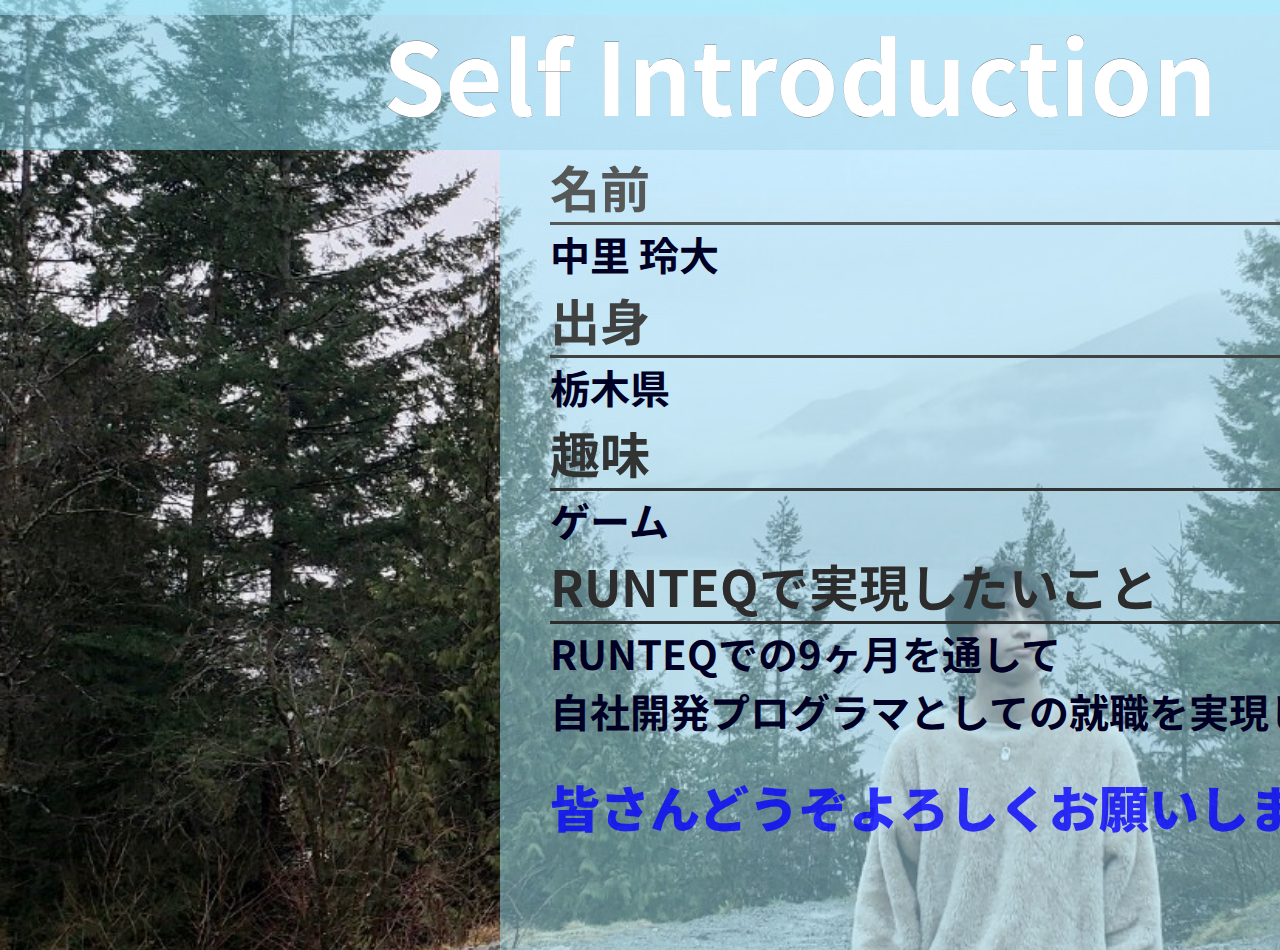
==== html/reo_introduction.html @ 79b75e97 "html,css,imgの追加" ====
<!DOCTYPE html>
<html lang="en">
<head>
    <meta charset="UTF-8">
    <meta name="viewport" content="width=device-width, initial-scale=1.0">
    <title>Document</title>
    <link rel="stylesheet" href="../stylesheet/reo_style.css">
</head>
<body>
    <div class = "head-contena">
        <div class = "introduce">
            <p class ="introduce_p">Self Introduction</p>
        </div>
    </div>



    <div class="introduce_body">
        <div>
            <div class="name_containa">
                <h1 class="name">名前</h1>
                <h2>中里 玲大</h2>
            </div>
            <div class="from_containa">
                <h1 class="from">出身</h1>
                <h2>栃木県</h2>
            </div> 
            <div class="hobby_containa">
                <h1 class="hobby">趣味</h1>
                <h2>ゲーム</h2>
            </div>
            <div class="doit_containa">
                <h1 class="doit">RUNTEQで実現したいこと</h1>
                <h2>RUNTEQでの9ヶ月を通して<br>自社開発プログラマとしての就職を実現したい!</h2>
            </div> 
            <div class="end_containa">
                <h1 class="end">皆さんどうぞよろしくお願いします！！</h1>
                
            </div> 
                      
    </div>
</body>
</html>
---- stylesheet/reo_style.css ----
@import url('https://fonts.googleapis.com/css?family=Noto+Sans+JP');

*{
  padding:0;
  margin: 0;  
}

body{
    width: 1980px;
    height: 930px;
    background-image: url("../img/IMG_1686.jpg");
    background-color: rgba(137, 219, 240, 0.2);
    background-size: 1980px;
    background-repeat: no-repeat;
}
@media (max-width: 1200px){
    body{
        width: 1200px;
        height: 930px;
        background-image: url("../img/IMG_1686.jpg");
        background-color: rgba(137, 219, 240, 0.2);
        background-size: 1900px;
        background-repeat: no-repeat;
    }
}


.introduce_body{
    display: inline-block; 
    height: 800px; 
    width: 900px;
    padding-left: 50px;
    margin-left: 500px;   
    background-color: rgba(170, 238, 255, 0.5);
}
@media (max-width: 1200px){
    .introduce_body{
        display: inline-block; 
        height: 800px; 
        width: 900px;
        padding-left: 50px;
        margin-left: 100px;   
        background-color: rgba(170, 238, 255, 0.5);
    }
}

.introduce{
    text-align: center;
    width: 100%;
    height: 10%;
    background-color: rgba(170, 238, 255, 0.5);
}
@media (max-width: 1200px){
    .introduce{
        text-align: left;
        width: 100%;
        height: 10%;
        background-color: rgba(170, 238, 255, 0.5);
    }
}

.introduce_p{
    font-size: 100px;
    font-family: 'Noto Sans JP', sans-serif;font-weight:700;
    color: rgb(255, 255, 255);
    -webkit-text-stroke-width: 0.1px;
    -webkit-text-stroke-color: black;
}
.head-contena{
    width: 1980px;
    height: 150px;
    background-color: rgba(137, 219, 240, 0.5);
}
@media (max-width: 1200px){
    .head-contena{
        width: 1000px;
        height: 150px;
        background-color: rgba(137, 219, 240, 0.5);
    }
}
@media (max-width: 1600px){
    .head-contena{
        width: 1600px;
        height: 150px;
        background-color: rgba(137, 219, 240, 0.5);
    }
}

.name{
    font-size: 50px;
    font-family: 'Noto Sans JP', sans-serif;font-weight:700;
    color: rgb(86, 88, 88);
    border-color: black;
    border-bottom:  3px solid;
}
.from{
    font-size: 50px;
    font-family: 'Noto Sans JP', sans-serif;font-weight:700;
    color: rgb(64, 65, 65);
    border-color: black;
    border-bottom:  3px solid;
}
.hobby{
    font-size: 50px;
    font-family: 'Noto Sans JP', sans-serif;font-weight:700;
    color: rgb(50, 51, 51);
    border-color: black;
    border-bottom:  3px solid;
}
.doit{
    font-size: 50px;
    font-family: 'Noto Sans JP', sans-serif;font-weight:700;
    color: rgb(44, 44, 44);
    border-color: black;
    border-bottom:  3px solid;
}
.end{
    font-size: 50px;
    font-family: 'Noto Sans JP', sans-serif;font-weight:900;
    color: rgba(6, 2, 255, 0.795);
}

h2{
    font-size: 40px;
    font-family: 'Noto Sans JP', sans-serif;font-weight:700;
    color: rgb(0, 0, 37);
}

.name_containa{
    font-family: 'Noto Sans JP', sans-serif;font-weight:700;
}
.from_containa{
    font-family: 'Noto Sans JP', sans-serif;font-weight:700;
}
.hobby_containa{
    font-family: 'Noto Sans JP', sans-serif;font-weight:700;
}
.doit_containa{
    font-family: 'Noto Sans JP', sans-serif;font-weight:700;
}
.end_containa{
    font-family: 'Noto Sans JP', sans-serif;font-weight:700;
    margin-top:30px ;
    
}
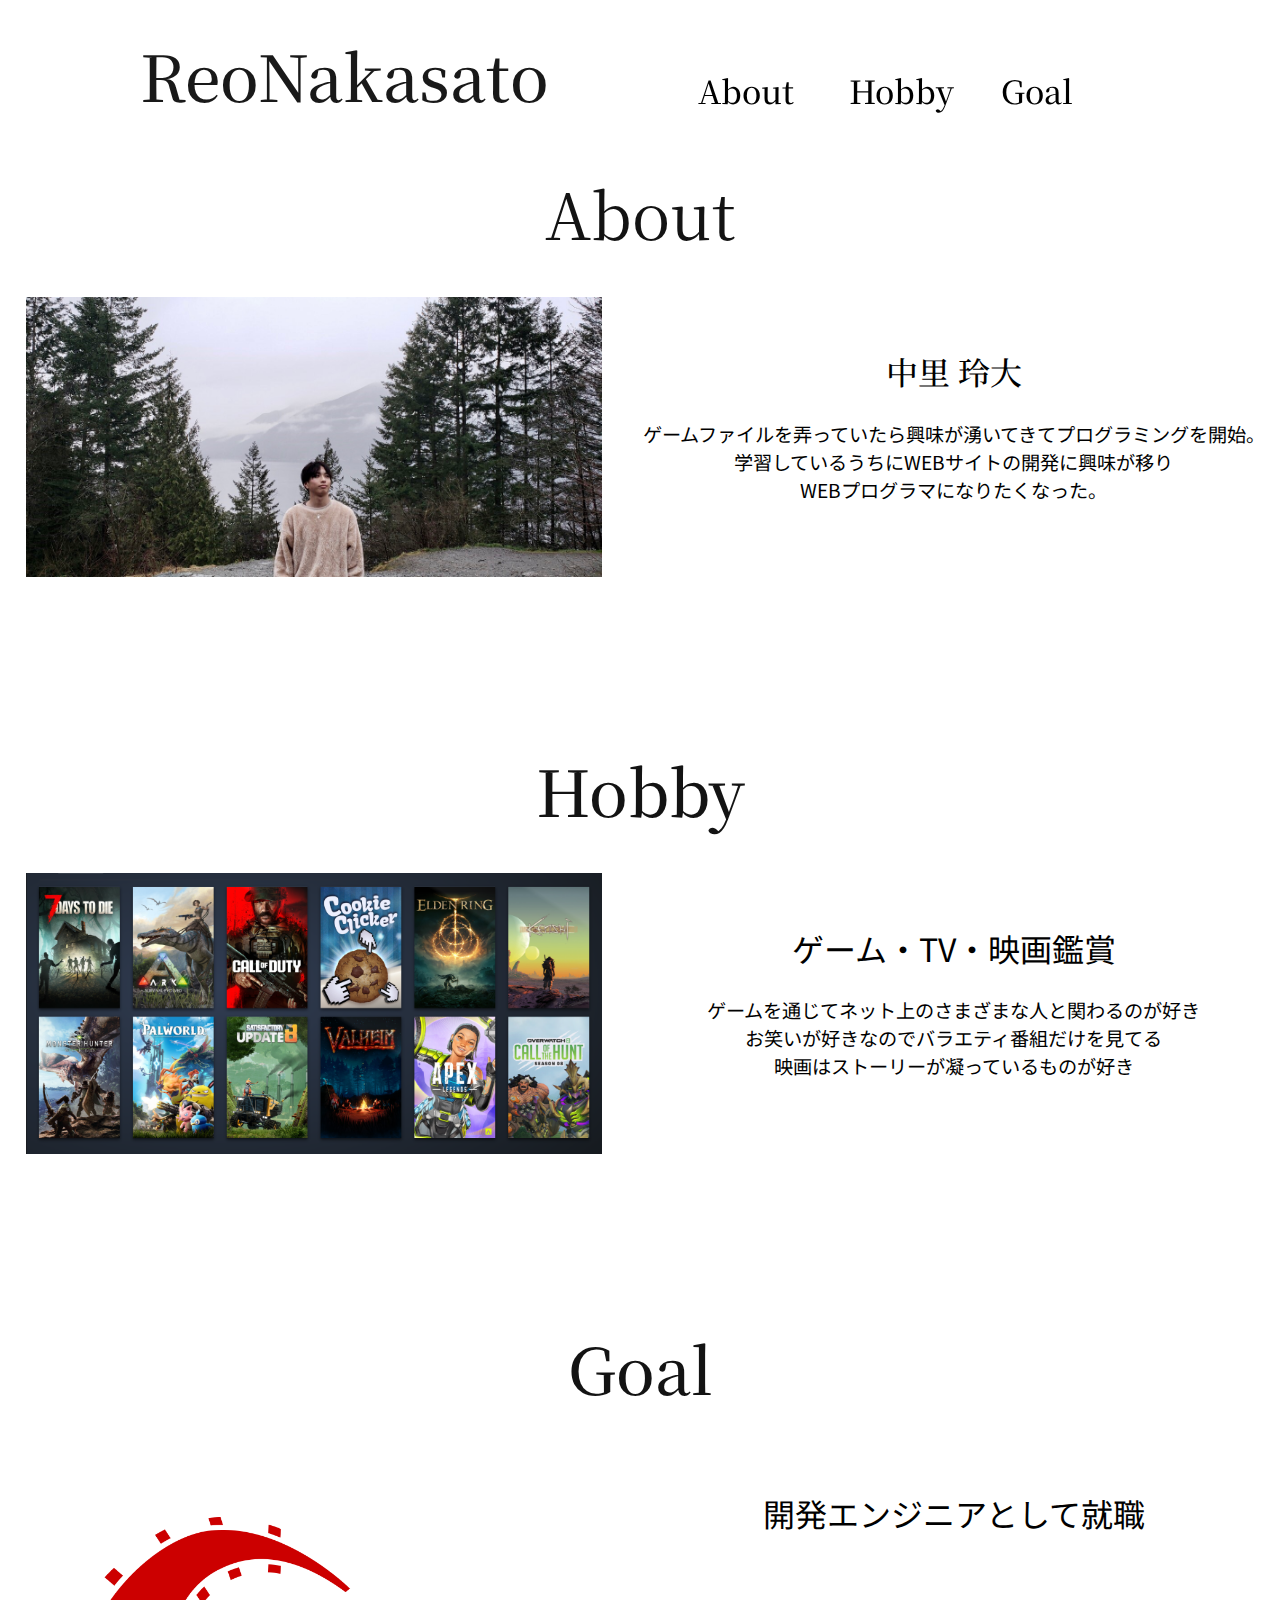
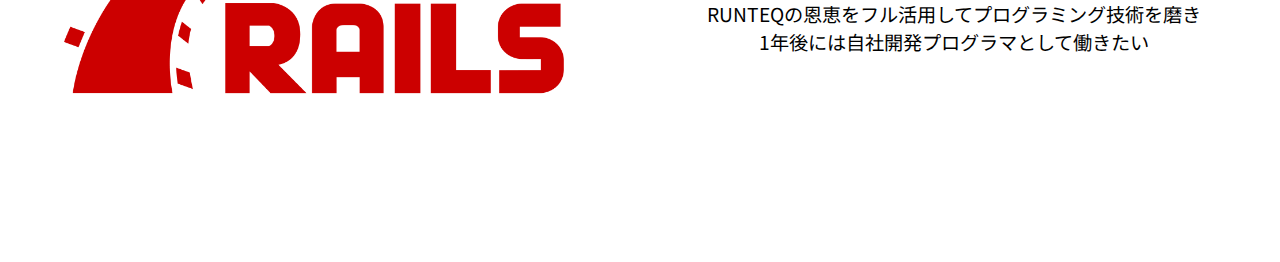
==== commit 9143037e: "reointroductionの編集" ====
--- a/html/reo_introduction.html
+++ b/html/reo_introduction.html
@@ -3,41 +3,82 @@
 <head>
     <meta charset="UTF-8">
     <meta name="viewport" content="width=device-width, initial-scale=1.0">
-    <title>Document</title>
+    <title>Introduction</title>
+    
+       
     <link rel="stylesheet" href="../stylesheet/reo_style.css">
+   
 </head>
 <body>
-    <div class = "head-contena">
-        <div class = "introduce">
-            <p class ="introduce_p">Self Introduction</p>
+    <div class = "header_all_container">
+        <div class = "header_name_container">
+            <div class ="header_name">ReoNakasato</div>
+        </div>
+        <div class = "header_about_container" >
+            <div id="scrollLink1"class ="header_about">About</div>
+        </div>
+        <div class = "header_hobby_container">
+            <div id="scrollLink2" class="header_hobby">Hobby</div>
+        </div>
+        <div class = "header_goal_container">
+            <div id="scrollLink3" class="header_goal">Goal</div>
+        </div>
+    </div>
+
+    <div class = "about_all_container">
+        <div id="big_about_btn" class = "big_about">About</div>
+        <img class ="about_img" src="../img/IMG_1686.jpg" alt="自己紹介写真">
+        <div class = "about_name" >中里 玲大</div>
+        <div class ="about_text">ゲームファイルを弄っていたら興味が湧いてきてプログラミングを開始。<br>学習しているうちにWEBサイトの開発に興味が移り<br>WEBプログラマになりたくなった。</div>
+    </div>
+
+    <div class = "hobby_all_container">
+        <div id="big_hobby_btn" class ="big_hobby" >Hobby</div>
+        <img class ="hobby_img" src="../img/hobby-img.png" alt="ゲーム写真">
+        <div class = "hobby_name">ゲーム・TV・映画鑑賞</div>
+        <div class ="hobby_text">
+            ゲームを通じてネット上のさまざまな人と関わるのが好き
+            <br>お笑いが好きなのでバラエティ番組だけを見てる
+            <br>映画はストーリーが凝っているものが好き
+        </div>
+    </div>
+
+    <div class = "goal_all_container">
+        <div id="big_goal_btn" class = "big_goal">Goal</div>
+        <img class ="goal_img" src="../img/rails.png" alt="rails写真">
+        <div class = "goal_name">開発エンジニアとして就職</div>
+        <div class ="goal_text">
+            RUNTEQの恩恵をフル活用してプログラミング技術を磨き
+            <br>1年後には自社開発プログラマとして働きたい
         </div>
     </div>
 
 
+    <script>
+        const scrollLink1 = document.getElementById('scrollLink1');
+        const targetElement1 = document.getElementById('big_about_btn');
+        scrollLink1.addEventListener('click', (event) => {
+            event.preventDefault();
+            targetElement1.scrollIntoView({ behavior: 'smooth' });
+        });
 
-    <div class="introduce_body">
-        <div>
-            <div class="name_containa">
-                <h1 class="name">名前</h1>
-                <h2>中里 玲大</h2>
-            </div>
-            <div class="from_containa">
-                <h1 class="from">出身</h1>
-                <h2>栃木県</h2>
-            </div> 
-            <div class="hobby_containa">
-                <h1 class="hobby">趣味</h1>
-                <h2>ゲーム</h2>
-            </div>
-            <div class="doit_containa">
-                <h1 class="doit">RUNTEQで実現したいこと</h1>
-                <h2>RUNTEQでの9ヶ月を通して<br>自社開発プログラマとしての就職を実現したい!</h2>
-            </div> 
-            <div class="end_containa">
-                <h1 class="end">皆さんどうぞよろしくお願いします！！</h1>
-                
-            </div> 
+        const scrollLink = document.getElementById('scrollLink2');
+        const targetElement = document.getElementById('big_hobby_btn');
+        scrollLink.addEventListener('click', (event) => {
+            event.preventDefault();
+            targetElement.scrollIntoView({ behavior: 'smooth' });
+        });
+        
+        const scrollLink3 = document.getElementById('scrollLink3');
+        const targetElement3 = document.getElementById('big_goal_btn');
+        scrollLink3.addEventListener('click', (event) => {
+            event.preventDefault();
+            targetElement3.scrollIntoView({ behavior: 'smooth' });
+        });
+        
+    </script>
+    
                       
-    </div>
-</body>
-</html>+
+    
+</body>--- a/stylesheet/reo_style.css
+++ b/stylesheet/reo_style.css
@@ -1,145 +1,210 @@
 @import url('https://fonts.googleapis.com/css?family=Noto+Sans+JP');
+@import url('https://fonts.googleapis.com/css?family=Noto+Serif+JP');
 
 *{
   padding:0;
   margin: 0;  
+  cursor: default;
 }
 
 body{
-    width: 1980px;
-    height: 930px;
-    background-image: url("../img/IMG_1686.jpg");
-    background-color: rgba(137, 219, 240, 0.2);
-    background-size: 1980px;
-    background-repeat: no-repeat;
-}
-@media (max-width: 1200px){
-    body{
-        width: 1200px;
-        height: 930px;
-        background-image: url("../img/IMG_1686.jpg");
-        background-color: rgba(137, 219, 240, 0.2);
-        background-size: 1900px;
-        background-repeat: no-repeat;
-    }
-}
-
-
-.introduce_body{
-    display: inline-block; 
-    height: 800px; 
-    width: 900px;
-    padding-left: 50px;
-    margin-left: 500px;   
-    background-color: rgba(170, 238, 255, 0.5);
-}
-@media (max-width: 1200px){
-    .introduce_body{
-        display: inline-block; 
-        height: 800px; 
-        width: 900px;
-        padding-left: 50px;
-        margin-left: 100px;   
-        background-color: rgba(170, 238, 255, 0.5);
-    }
-}
-
-.introduce{
-    text-align: center;
-    width: 100%;
-    height: 10%;
-    background-color: rgba(170, 238, 255, 0.5);
-}
-@media (max-width: 1200px){
-    .introduce{
-        text-align: left;
-        width: 100%;
-        height: 10%;
-        background-color: rgba(170, 238, 255, 0.5);
-    }
-}
-
-.introduce_p{
-    font-size: 100px;
-    font-family: 'Noto Sans JP', sans-serif;font-weight:700;
-    color: rgb(255, 255, 255);
-    -webkit-text-stroke-width: 0.1px;
-    -webkit-text-stroke-color: black;
-}
-.head-contena{
-    width: 1980px;
-    height: 150px;
-    background-color: rgba(137, 219, 240, 0.5);
-}
-@media (max-width: 1200px){
-    .head-contena{
-        width: 1000px;
-        height: 150px;
-        background-color: rgba(137, 219, 240, 0.5);
-    }
-}
-@media (max-width: 1600px){
-    .head-contena{
-        width: 1600px;
-        height: 150px;
-        background-color: rgba(137, 219, 240, 0.5);
-    }
-}
-
-.name{
-    font-size: 50px;
-    font-family: 'Noto Sans JP', sans-serif;font-weight:700;
-    color: rgb(86, 88, 88);
-    border-color: black;
-    border-bottom:  3px solid;
-}
-.from{
-    font-size: 50px;
-    font-family: 'Noto Sans JP', sans-serif;font-weight:700;
-    color: rgb(64, 65, 65);
-    border-color: black;
-    border-bottom:  3px solid;
-}
-.hobby{
-    font-size: 50px;
-    font-family: 'Noto Sans JP', sans-serif;font-weight:700;
-    color: rgb(50, 51, 51);
-    border-color: black;
-    border-bottom:  3px solid;
-}
-.doit{
-    font-size: 50px;
-    font-family: 'Noto Sans JP', sans-serif;font-weight:700;
-    color: rgb(44, 44, 44);
-    border-color: black;
-    border-bottom:  3px solid;
-}
-.end{
-    font-size: 50px;
-    font-family: 'Noto Sans JP', sans-serif;font-weight:900;
-    color: rgba(6, 2, 255, 0.795);
-}
-
-h2{
-    font-size: 40px;
-    font-family: 'Noto Sans JP', sans-serif;font-weight:700;
-    color: rgb(0, 0, 37);
-}
-
-.name_containa{
-    font-family: 'Noto Sans JP', sans-serif;font-weight:700;
-}
-.from_containa{
-    font-family: 'Noto Sans JP', sans-serif;font-weight:700;
-}
-.hobby_containa{
-    font-family: 'Noto Sans JP', sans-serif;font-weight:700;
-}
-.doit_containa{
-    font-family: 'Noto Sans JP', sans-serif;font-weight:700;
-}
-.end_containa{
-    font-family: 'Noto Sans JP', sans-serif;font-weight:700;
-    margin-top:30px ;
-    
-}
+    width: 100%;
+    max-width: 1980px;
+    background-color: rgba(255, 255, 255, 0.2);  
+}
+
+
+
+.header_all_container{
+    
+    position: fixed;
+    display: flex;
+    flex-direction: row;
+    width: 100%;
+    max-width: 1980px;
+    
+    background-color: rgba(255, 255, 255, 0.5);
+}
+
+.header_name_container{ 
+    width: 60%;
+    background-color: rgba(255, 255, 255, 0.5);
+}
+.header_about_container{
+    width: 13%;
+
+    background-color: rgba(255, 255, 255, 0.5);
+    
+}
+.header_hobby_container{
+    width: 13%;
+    background-color: rgba(255, 255, 255, 0.5);
+    
+}
+.header_goal_container{
+    width: 13%;
+    padding-right: 10%;
+    background-color: rgba(255, 255, 255, 0.5);
+    
+}
+
+.header_name{
+    opacity: 0.9;
+    cursor: default;
+    font-size: 5vw;
+    padding-left: 20%;
+    padding-top: 4%;
+    font-family: 'Noto Serif JP', sans-serif;font-weight:500;
+    color: rgb(0, 0, 0);
+}
+
+.header_about{
+    cursor: default;
+    font-size: 2.5vw;
+    padding-top: 44%;
+    font-family: 'Noto Serif JP', sans-serif;font-weight:500;
+    color: rgb(0, 0, 0);
+}
+.header_about:hover{
+    opacity: 0.8;
+    cursor: default;
+    font-size: 2.6vw;
+    padding-top: 44%;
+    font-family: 'Noto Serif JP', sans-serif;font-weight:500;
+    color: rgb(0, 0, 0);
+}
+.header_hobby{
+    cursor: default;
+    font-size: 2.5vw;
+    padding-top: 44%;
+    font-family: 'Noto Serif JP', sans-serif;font-weight:500;
+    color: rgb(0, 0, 0);
+}
+.header_hobby:hover{
+    opacity: 0.8;
+    cursor: default;
+    font-size: 2.6vw;
+    padding-top: 44%;
+    font-family: 'Noto Serif JP', sans-serif;font-weight:500;
+    color: rgb(0, 0, 0);
+}
+.header_goal{
+    cursor: default;
+    font-size: 2.5vw;
+    padding-top: 44%;
+    font-family: 'Noto Serif JP', sans-serif;font-weight:500;
+    color: rgb(0, 0, 0);
+}
+.header_goal:hover{
+    opacity: 0.8;
+    cursor: default;
+    font-size: 2.6vw;
+    padding-top: 44%;
+    font-family: 'Noto Serif JP', sans-serif;font-weight:500;
+    color: rgb(0, 0, 0);
+}
+
+.about_all_container{
+    display: inline;
+    padding-top: 10%;
+    width: 100%;
+    max-width: 1980px;
+}
+.big_about{
+    padding-top: 13%;
+    padding-bottom: 3%;
+    font-size: 5vw;
+    text-align: center;
+    font-family: 'Noto Serif JP', sans-serif;
+    color: rgba(0, 0, 0, 0.925);
+}
+.about_img{
+    float: left;
+    width: 45%;
+    padding-left: 2%;
+    padding-right: 2%;
+}
+.about_name{
+    font-size: 2.5vw;
+    padding-top: 4%;
+    text-align: center;
+    font-family: 'Noto Serif JP', sans-serif;font-weight:500;
+}
+.about_text{
+    padding-top: 2%;
+    font-size: 1.5vw;
+    text-align: center;
+    font-family: 'Noto Sans JP', sans-serif;
+}
+
+.hobby_all_container{
+    float: left;
+    width: 100%;
+    max-width: 1980px;
+}
+
+.big_hobby{
+    padding-top: 13%;
+    padding-bottom: 3%;
+    font-size: 5vw;
+    text-align: center;
+    font-family: 'Noto Serif JP', sans-serif;font-weight:500;
+    color: rgba(0, 0, 0, 0.925);
+}
+.hobby_img{
+    float: left;
+    width: 45%;
+    padding-left: 2%;
+    padding-right: 2%;
+}
+.hobby_name{
+    font-size: 2.5vw;
+    padding-top: 4%;
+    text-align: center;
+    font-family: 'Noto Sans JP', sans-serif;
+}
+.hobby_text{
+    padding-top: 2%;
+    font-size: 1.5vw;
+    text-align: center;
+    font-family: 'Noto Sans JP', sans-serif;
+}
+
+.goal_all_container{
+    float: left;
+    width: 100%;
+    max-width: 1980px;
+    height:100%;
+    max-height: 500px;
+}
+
+.big_goal{
+    padding-top: 13%;
+    font-size: 5vw;
+    text-align: center;
+    font-family: 'Noto Serif JP', sans-serif;font-weight:500;
+    color: rgba(0, 0, 0, 0.925);
+}
+
+.goal_img{
+    float: left;
+    width: 45%;
+    padding-bottom: 65px;
+    padding-left: 2%;
+    padding-right: 2%;
+}
+
+.goal_name{
+    font-size: 2.5vw;
+    padding-top: 6%;
+    text-align: center;
+    font-family: 'Noto Sans JP', sans-serif;
+}
+
+.goal_text{
+    font-size: 1.5vw;
+    padding-top: 5%;
+    padding-bottom: 65px;
+    text-align: center;
+    font-family: 'Noto Sans JP', sans-serif;
+}